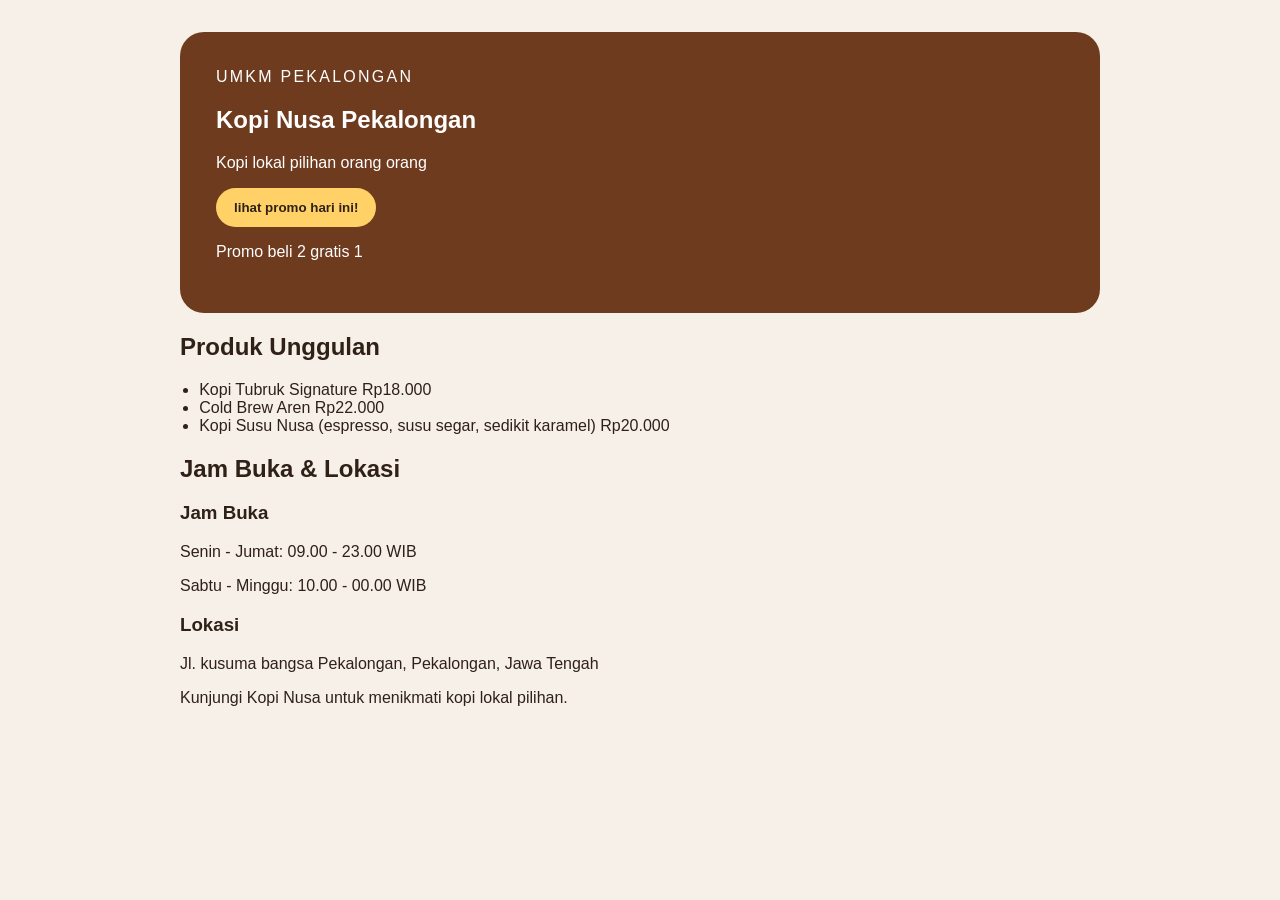
==== index.html @ bc6e1525 "feat: tambah informasi lokasi,promo,jam,dan produk UMKM" ====
<!doctype html>
<html lang="id">
    <head>
        <meta charset="UTF-8">
        <meta name="viewport" content="width=device-width, initial-scale=1">
        <title>Kopi Nusa - Website UMKM</title>
        <link rel="stylesheet" href="css/style.css">
     </head>
    
    <body>
        <main class="page">
            <section class="hero">
                <p class="eyebrow">umkm Pekalongan</p>
                <h1 >Kopi Nusa Pekalongan</h1>
                <p>Kopi lokal pilihan orang orang</p>
               <button class="promo-button" type="button">lihat promo hari ini!</button>
               <p class="promo-text">Promo beli 2 gratis 1</p>

            </section>

            <section aria-labelledby="produk-title">
                <h2 id="produk-title">Produk Unggulan</h2>
                <ul class="products">
                    <li>Kopi Tubruk Signature Rp18.000</li>
                    <li>Cold Brew Aren Rp22.000</li>
                    <li>Kopi Susu Nusa (espresso, susu segar, sedikit karamel) Rp20.000</li>

                </ul>
            </section>

            <section class="info-section" aria-labelledby="info-title">
                <h2 id="info-title">Jam Buka & Lokasi</h2>

                    <section class="info-container">
                    <section class="info-card">
                    <h3>Jam Buka</h3>
                    <p>Senin - Jumat: 09.00 - 23.00 WIB</p>
                    <p>Sabtu - Minggu: 10.00 - 00.00 WIB</p>
                </section>

                <section class="info-card">
                    <h3>Lokasi</h3>
                    <p>Jl. kusuma bangsa Pekalongan, Pekalongan, Jawa Tengah</p>
                     <p>Kunjungi Kopi Nusa untuk menikmati kopi lokal pilihan.</p>
                </section>
                
                </section>
            </section>
        </main>
        <script src="js/scrpit.js"></script>
    </body>
</html>
---- css/style.css ----
body {
  margin: 0;
  color: #2f2118;
  background: #f6f0e8;
  font-family: Arial, sans-serif;
}

.page {
  max-width: 920px;
  margin: 0 auto;
  padding: 32px 20px;
}

.hero {
  padding: 36px;
  color: white;
  background: #6f3b1f;
  border-radius: 24px;
}

.eyebrow {
  margin: 0 0 8px;
  letter-spacing: 0.14em;
  text-transform: uppercase;
}

.products {
  padding-left: 1.2rem;
}

button {
  padding: 12px 18px;
  color: #2f2118;
  font-weight: 700;
  cursor: pointer;
  background: #ffd166;
  border: 0;
  border-radius: 999px;
}
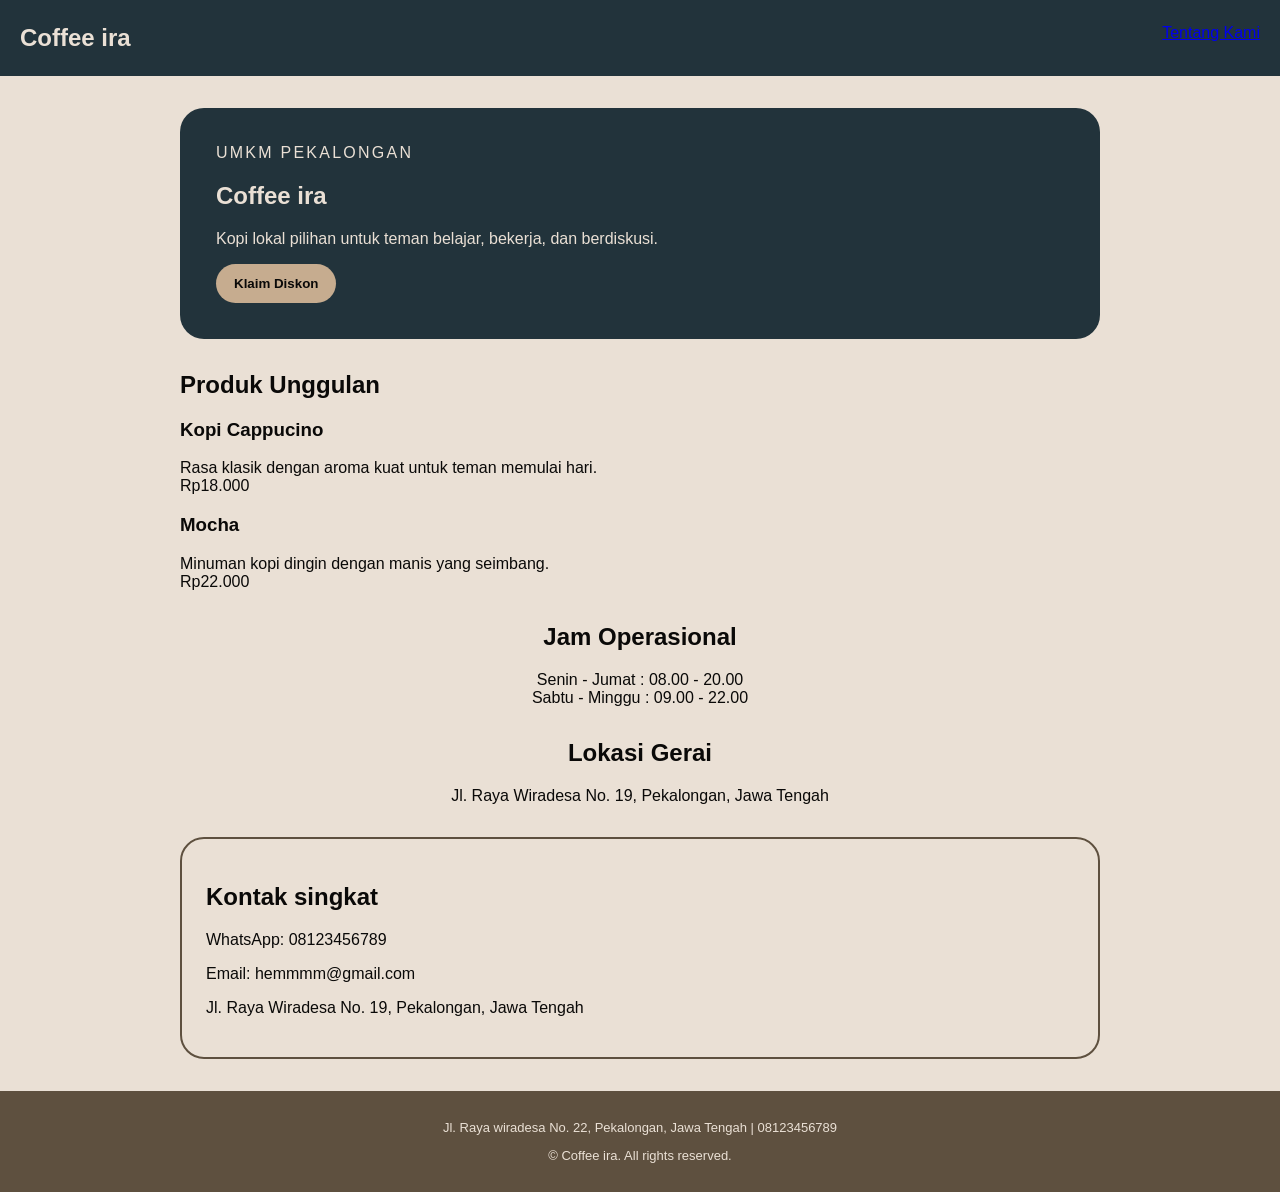
==== commit 909fb8eb: ""feat: tambah semantic html dan navigasi dua halaman"" ====
--- a/index.html
+++ b/index.html
@@ -1,52 +1,70 @@
 <!doctype html>
 <html lang="id">
-    <head>
-        <meta charset="UTF-8">
-        <meta name="viewport" content="width=device-width, initial-scale=1">
-        <title>Kopi Nusa - Website UMKM</title>
-        <link rel="stylesheet" href="css/style.css">
-     </head>
-    
-    <body>
-        <main class="page">
-            <section class="hero">
-                <p class="eyebrow">umkm Pekalongan</p>
-                <h1 >Kopi Nusa Pekalongan</h1>
-                <p>Kopi lokal pilihan orang orang</p>
-               <button class="promo-button" type="button">lihat promo hari ini!</button>
-               <p class="promo-text">Promo beli 2 gratis 1</p>
 
-            </section>
+<head>
+  <meta charset="utf-8" />
+  <meta name="viewport" content="width=device-width, initial-scale=1" />
+  <title>Coffee ira - Website UMKM</title>
+  <link rel="stylesheet" href="css/style.css" />
+</head>
 
-            <section aria-labelledby="produk-title">
-                <h2 id="produk-title">Produk Unggulan</h2>
-                <ul class="products">
-                    <li>Kopi Tubruk Signature Rp18.000</li>
-                    <li>Cold Brew Aren Rp22.000</li>
-                    <li>Kopi Susu Nusa (espresso, susu segar, sedikit karamel) Rp20.000</li>
+<body>
+  <a class="skip-link" href="#konten">Lewati ke konten utama</a>
+  <header class="site-header">
+    <h1 class="site-title">Coffee ira</h1>
+    <nav class="site-navigation" aria-label="Main Navigation">
+      <a href="tentang.html">Tentang Kami</a>
+    </nav>
+  </header>
 
-                </ul>
-            </section>
+  <main class="page" id="konten">
+    <section class="hero">
+      <p class="eyebrow">UMKM Pekalongan</p>
+      <h1>Coffee ira</h1>
+      <p>Kopi lokal pilihan untuk teman belajar, bekerja, dan berdiskusi.</p>
+      <button id="promoButton" type="button">Klaim Diskon</button>
+    </section>
 
-            <section class="info-section" aria-labelledby="info-title">
-                <h2 id="info-title">Jam Buka & Lokasi</h2>
+    <section aria-labelledby="produk-title" class="products-section">
+      <h2 id="produk-title">Produk Unggulan</h2>
+      <div class="product-list">
+        <article class="product-card">
+          <h3>Kopi Cappucino</h3>
+          <p>Rasa klasik dengan aroma kuat untuk teman memulai hari.</p>
+          <p class="price">Rp18.000</p>
+        </article>
+        <article class="product-card">
+          <h3>Mocha</h3>
+          <p>Minuman kopi dingin dengan manis yang seimbang.</p>
+          <p class="price">Rp22.000</p>
+        </article>
+      </div>
+    </section>
 
-                    <section class="info-container">
-                    <section class="info-card">
-                    <h3>Jam Buka</h3>
-                    <p>Senin - Jumat: 09.00 - 23.00 WIB</p>
-                    <p>Sabtu - Minggu: 10.00 - 00.00 WIB</p>
-                </section>
+    <section aria-labelledby="operational-time" class="operational-hours">
+      <h2 id="operational-time">Jam Operasional</h2>
+      <p>Senin - Jumat : 08.00 - 20.00</p>
+      <p>Sabtu - Minggu : 09.00 - 22.00</p>
+    </section>
 
-                <section class="info-card">
-                    <h3>Lokasi</h3>
-                    <p>Jl. kusuma bangsa Pekalongan, Pekalongan, Jawa Tengah</p>
-                     <p>Kunjungi Kopi Nusa untuk menikmati kopi lokal pilihan.</p>
-                </section>
-                
-                </section>
-            </section>
-        </main>
-        <script src="js/scrpit.js"></script>
-    </body>
+    <section aria-labelledby="location" class="location-section">
+      <h2 id="location">Lokasi Gerai</h2>
+      <p>Jl. Raya Wiradesa No. 19, Pekalongan, Jawa Tengah</p>
+    </section>
+
+    <section aria-labelledby="contacts" class="contacts">
+      <h2>Kontak singkat</h2>
+      <p>WhatsApp: 08123456789</p>
+      <p>Email: hemmmm@gmail.com</p>
+      <p>Jl. Raya Wiradesa No. 19, Pekalongan, Jawa Tengah</p>
+    </section>
+
+  </main>
+  <footer class="site-footer">
+    <p>Jl. Raya wiradesa No. 22, Pekalongan, Jawa Tengah | 08123456789</p>
+    <p>&copy; Coffee ira. All rights reserved.</p>
+  </footer>
+  <script src="js/script.js"></script>
+</body>
+
 </html>
--- a/css/style.css
+++ b/css/style.css
@@ -1,8 +1,51 @@
+:root {
+  --charcoal: #0a0908;
+  --slate: #22333b;
+  --ivory: #eae0d5;
+  --sand: #c6ac8f;
+  --brown: #5e503f;
+}
+
+.skip-link {
+  position: absolute;
+  left: -9999px;
+  padding: 8px 12px;
+  color: var(--ivory);
+  background: var(--charcoal);
+}
+
+.skip-link:focus {
+  top: 8px;
+  left: 8px;
+}
+
 body {
   margin: 0;
-  color: #2f2118;
-  background: #f6f0e8;
+  color: var(--charcoal);
+  background: var(--ivory);
   font-family: Arial, sans-serif;
+}
+
+.site-header {
+  padding: 24px 20px;
+  background: var(--slate);
+  display: flex;
+  justify-content: space-between;
+}
+
+.site-title {
+  margin: 0;
+  color: var(--ivory);
+  font-size: 24px;
+  font-weight: 700;
+}
+
+.profile-image {
+  width: 100%;
+  max-width: 400px;
+  height: auto;
+  border-radius: 12px;
+  margin-bottom: 16px;
 }
 
 .page {
@@ -13,8 +56,8 @@
 
 .hero {
   padding: 36px;
-  color: white;
-  background: #6f3b1f;
+  color: var(--ivory);
+  background: var(--slate);
   border-radius: 24px;
 }
 
@@ -30,10 +73,51 @@
 
 button {
   padding: 12px 18px;
-  color: #2f2118;
+  color: var(--charcoal);
   font-weight: 700;
   cursor: pointer;
-  background: #ffd166;
+  background: var(--sand);
   border: 0;
   border-radius: 999px;
+}
+
+.products-section {
+  margin-top: 32px;
+}
+
+.products-section p {
+  margin: 0;
+}
+
+.operational-hours {
+  margin-top: 32px;
+  text-align: center;
+}
+
+.operational-hours p {
+  margin: 0;
+}
+
+.location-section {
+  margin: 32px;
+  text-align: center;
+}
+
+.location-section p {
+  margin: 0;
+}
+
+.contacts {
+  background-color: var(--ivory);
+  border: 2px solid var(--brown);
+  border-radius: 24px;
+  padding: 24px;
+}
+
+.site-footer {
+  font-size: small;
+  padding: 16px;
+  background: var(--brown);
+  color: var(--ivory);
+  text-align: center;
 }
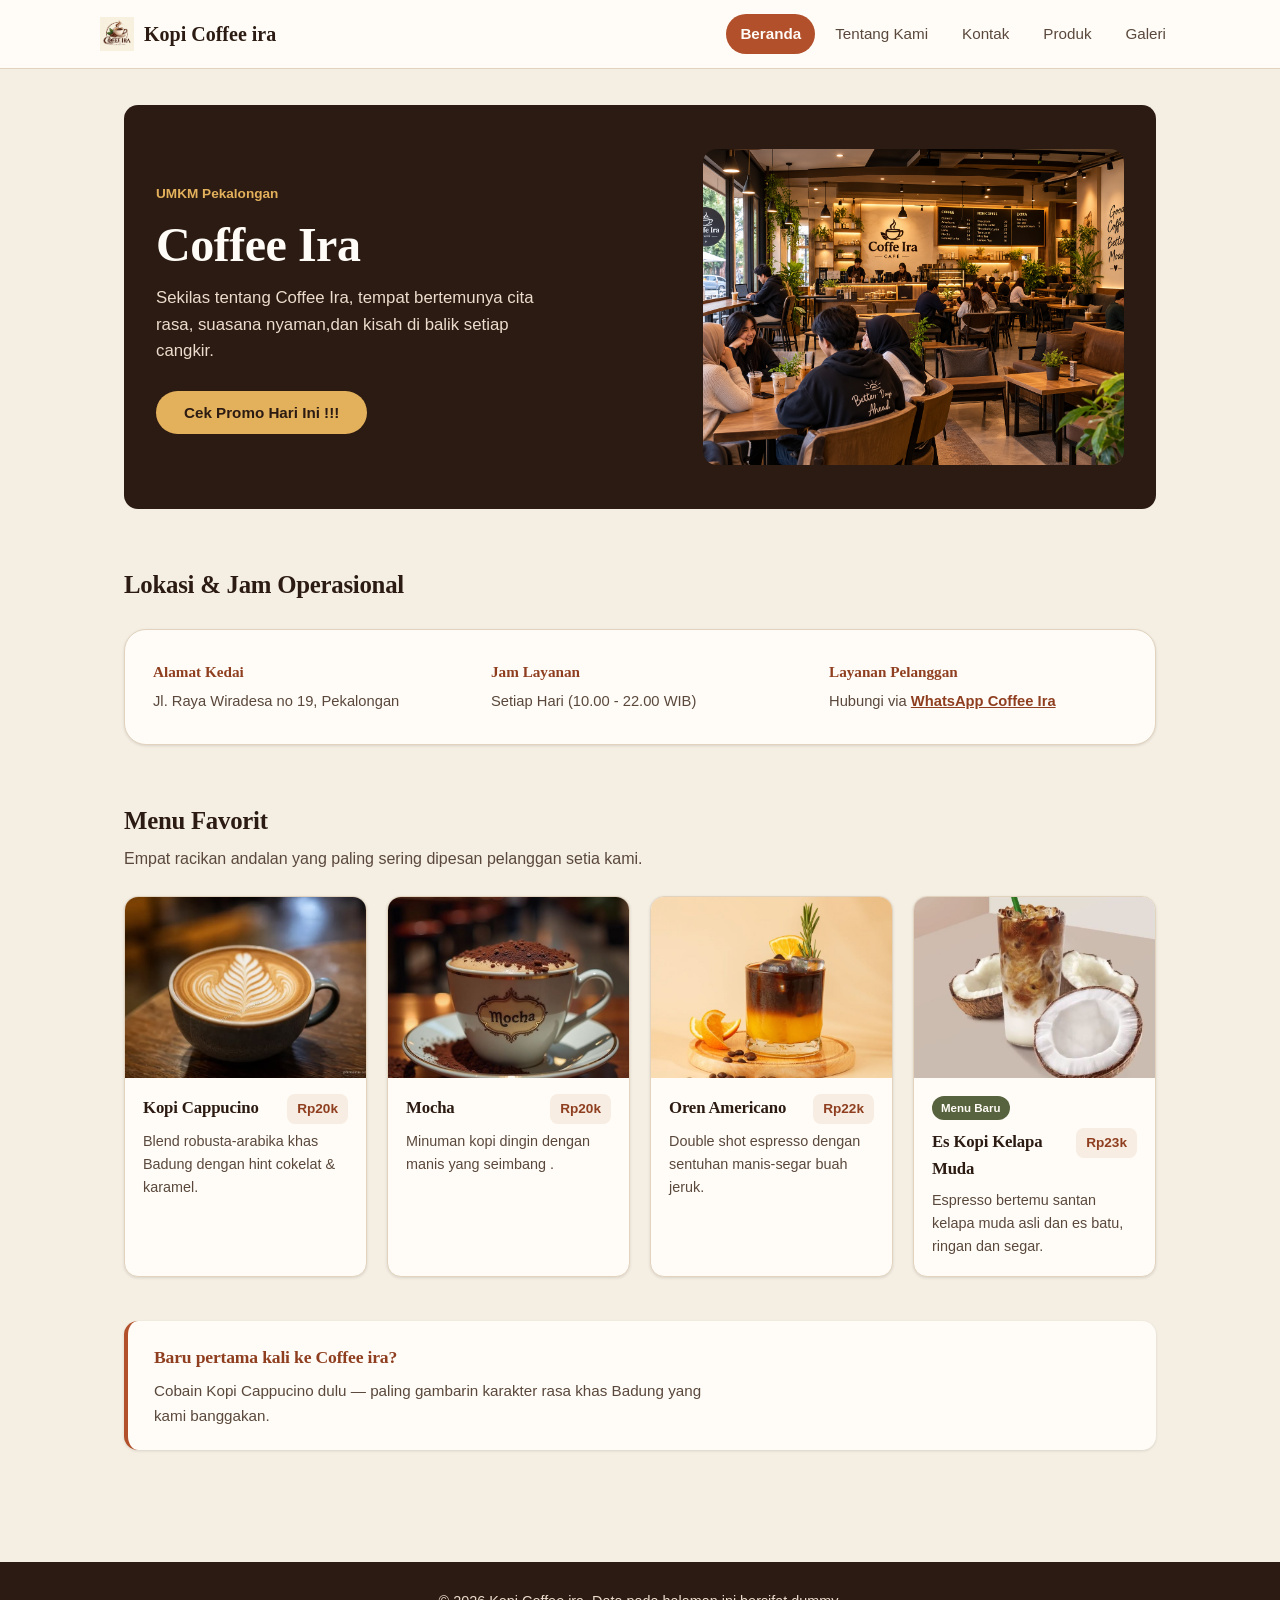
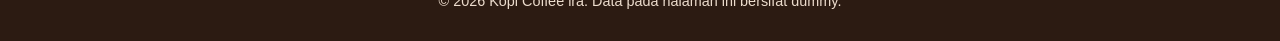
==== commit 566cb3b3: "feat: tambah media dan tabel katalog" ====
--- a/index.html
+++ b/index.html
@@ -1,70 +1,135 @@
-<!doctype html>
+<!DOCTYPE html>
 <html lang="id">
 
 <head>
-  <meta charset="utf-8" />
-  <meta name="viewport" content="width=device-width, initial-scale=1" />
-  <title>Coffee ira - Website UMKM</title>
-  <link rel="stylesheet" href="css/style.css" />
+    <meta charset="UTF-8">
+    <meta name="viewport" content="width=device-width, initial-scale=1.0">
+    <title>Kopi Coffee ira - Tempat Nyaman, Nyantai & Nongkrong</title>
+    <link rel="stylesheet" href="css/style.css" />
 </head>
 
 <body>
-  <a class="skip-link" href="#konten">Lewati ke konten utama</a>
-  <header class="site-header">
-    <h1 class="site-title">Coffee ira</h1>
-    <nav class="site-navigation" aria-label="Main Navigation">
-      <a href="tentang.html">Tentang Kami</a>
-    </nav>
-  </header>
+    <a class="skip-link" href="#konten">Lewati ke konten utama</a>
+    <header class="site-header">
+        <nav class="nav" aria-label="Navigasi utama">
+            <a class="brand" href="index.html">
+                <img class="brand-mark" src="assets/images/logo_Coffee_ira.png" alt="logo Coffee ira" width="34" height="34">
+                Kopi Coffee ira
+            </a>
+            <ul class="nav-list">
+                <li><a class="active" aria-current="page" href="index.html">Beranda</a></li>
+                <li><a href="tentang.html">Tentang Kami</a></li>
+                <li><a href="index.html#kontak">Kontak</a></li>
+                <li><a href="produk.html">Produk</a></li>
+                <li><a href="galeri.html">Galeri</a></li>
+            </ul>
+        </nav>
+    </header>
 
-  <main class="page" id="konten">
-    <section class="hero">
-      <p class="eyebrow">UMKM Pekalongan</p>
-      <h1>Coffee ira</h1>
-      <p>Kopi lokal pilihan untuk teman belajar, bekerja, dan berdiskusi.</p>
-      <button id="promoButton" type="button">Klaim Diskon</button>
-    </section>
+    <main id="konten" class="page">
+        <!-- Hero Section -->
+        <section class="hero">
+            <div class="hero-copy">
+                <span class="eyebrow">UMKM Pekalongan</span>
+                <h1>Coffee Ira</h1>
+                <p class="hero-desc">Sekilas tentang Coffee Ira, tempat bertemunya cita rasa, suasana nyaman,dan kisah di balik setiap cangkir.</p>
+                <div class="hero-action">
+                    <button id="promoButton" type="button" aria-pressed="false">Cek Promo Hari Ini !!!</button>
+                </div>
+            </div>
+            <img src="assets/images/suasana_Coffee_ira.png" alt="Tampak dalam kedai Coffee Ira" class="hero-img" />
+        </section>
 
-    <section aria-labelledby="produk-title" class="products-section">
-      <h2 id="produk-title">Produk Unggulan</h2>
-      <div class="product-list">
-        <article class="product-card">
-          <h3>Kopi Cappucino</h3>
-          <p>Rasa klasik dengan aroma kuat untuk teman memulai hari.</p>
-          <p class="price">Rp18.000</p>
-        </article>
-        <article class="product-card">
-          <h3>Mocha</h3>
-          <p>Minuman kopi dingin dengan manis yang seimbang.</p>
-          <p class="price">Rp22.000</p>
-        </article>
-      </div>
-    </section>
+        <section id="kontak" class="section" aria-labelledby="kontak-title">
+            <div class="section-head">
+                <h2 id="kontak-title">Lokasi & Jam Operasional</h2>
+            </div>
+            <div class="contact-card">
+                <div class="contact-item">
+                    <strong>Alamat Kedai</strong>
+                    <p>Jl. Raya Wiradesa no 19, Pekalongan</p>
+                </div>
+                <div class="contact-item">
+                    <strong>Jam Layanan</strong>
+                    <p>Setiap Hari (10.00 - 22.00 WIB)</p>
+                </div>
+                <div class="contact-item">
+                    <strong>Layanan Pelanggan</strong>
+                    <p>Hubungi via <a href="https://wa.me/6285786960295" target="_blank"
+                            rel="noopener noreferrer">WhatsApp Coffee Ira</a></p>
+                </div>
+            </div>
+        </section>
 
-    <section aria-labelledby="operational-time" class="operational-hours">
-      <h2 id="operational-time">Jam Operasional</h2>
-      <p>Senin - Jumat : 08.00 - 20.00</p>
-      <p>Sabtu - Minggu : 09.00 - 22.00</p>
-    </section>
+        <section class="section" aria-labelledby="produk-title">
+            <div class="section-head">
+                <h2 id="produk-title">Menu Favorit</h2>
+                <p>Empat racikan andalan yang paling sering dipesan pelanggan setia kami.</p>
+            </div>
 
-    <section aria-labelledby="location" class="location-section">
-      <h2 id="location">Lokasi Gerai</h2>
-      <p>Jl. Raya Wiradesa No. 19, Pekalongan, Jawa Tengah</p>
-    </section>
+            <div class="products">
+                <figure class="product-card">
+                    <img src="assets/images/kopi_Cappucino.jpg" alt="Kopi Coffee ira disajikan dalam gelas"
+                        class="product-img">
+                    <figcaption>
+                        <div class="product-header">
+                            <h3>Kopi Cappucino</h3>
+                            <span class="price">Rp20k</span>
+                        </div>
+                        <p>Blend robusta-arabika khas Badung dengan hint cokelat & karamel.</p>
+                    </figcaption>
+                </figure>
 
-    <section aria-labelledby="contacts" class="contacts">
-      <h2>Kontak singkat</h2>
-      <p>WhatsApp: 08123456789</p>
-      <p>Email: hemmmm@gmail.com</p>
-      <p>Jl. Raya Wiradesa No. 19, Pekalongan, Jawa Tengah</p>
-    </section>
+                <figure class="product-card">
+                    <img src="assets/images/Mocha.jpg" alt="Mocha dengan es dalam gelas"
+                        class="product-img">
+                    <figcaption>
+                        <div class="product-header">
+                            <h3>Mocha</h3>
+                            <span class="price">Rp20k</span>
+                        </div>
+                        <p>Minuman kopi dingin dengan manis yang seimbang .</p>
+                    </figcaption>
+                </figure>
 
-  </main>
-  <footer class="site-footer">
-    <p>Jl. Raya wiradesa No. 22, Pekalongan, Jawa Tengah | 08123456789</p>
-    <p>&copy; Coffee ira. All rights reserved.</p>
-  </footer>
-  <script src="js/script.js"></script>
+                <figure class="product-card">
+                    <img src="assets/images/oren_americano_coffee.jpg" alt="Oren Americano dengan potongan buah jeruk"
+                        class="product-img">
+                    <figcaption>
+                        <div class="product-header">
+                            <h3> Oren Americano </h3>
+                            <span class="price">Rp22k</span>
+                        </div>
+                        <p>Double shot espresso dengan sentuhan manis-segar buah jeruk.</p>
+                    </figcaption>
+                </figure>
+
+                <figure class="product-card">
+                    <img src="assets/images/es_kopi_kelapa.jpg"
+                        alt="Es Kopi Kelapa Muda dengan serutan kelapa di atasnya" class="product-img">
+                    <figcaption>
+                        <span class="new-badge">Menu Baru</span>
+                        <div class="product-header">
+                            <h3>Es Kopi Kelapa Muda</h3>
+                            <span class="price">Rp23k</span>
+                        </div>
+                        <p>Espresso bertemu santan kelapa muda asli dan es batu, ringan dan segar.</p>
+                    </figcaption>
+                </figure>
+            </div>
+        </section>
+
+        <aside class="aside-note" aria-labelledby="aside-title">
+            <h2 id="aside-title">Baru pertama kali ke Coffee ira?</h2>
+            <p>Cobain Kopi Cappucino dulu — paling gambarin karakter rasa khas Badung yang kami banggakan.</p>
+        </aside>
+    </main>
+
+    <footer class="site-footer">
+        <p>&copy; 2026 Kopi Coffee ira. Data pada halaman ini bersifat dummy.</p>
+    </footer>
+
+    <script src="js/script.js"></script>
 </body>
 
 </html>
--- a/css/style.css
+++ b/css/style.css
@@ -1,123 +1,653 @@
 :root {
-  --charcoal: #0a0908;
-  --slate: #22333b;
-  --ivory: #eae0d5;
-  --sand: #c6ac8f;
-  --brown: #5e503f;
-}
-
+    --ink: #2c1b12;
+    --ink-soft: #5a483c;
+    --cream: #f4eee3;
+    --paper: #fffcf7;
+    --line: #e2d3be;
+    --table-border: #b99b72;
+    --rust: #b1502a;
+    --rust-dark: #8f3f20;
+    --gold: #c98a2b;
+    --gold-light: #e3b15c;
+    --moss: #57623e;
+
+    --font-display: "Iowan Old Style", "Palatino Linotype", Georgia, "Times New Roman", serif;
+    --font-body: "Segoe UI", "Helvetica Neue", Arial, sans-serif;
+
+    --radius-lg: 22px;
+    --radius-md: 14px;
+    --radius-sm: 8px;
+    --shadow-card: 0 1px 3px rgba(44, 27, 18, 0.12);
+    --content-w: 1080px;
+}
+
+* {
+    box-sizing: border-box;
+}
+
+html {
+    scroll-behavior: smooth;
+}
+
+@media (prefers-reduced-motion: reduce) {
+    html {
+        scroll-behavior: auto;
+    }
+
+    * {
+        animation-duration: 0.01ms !important;
+        transition-duration: 0.01ms !important;
+    }
+}
+
+body {
+    margin: 0;
+    color: var(--ink);
+    background-color: var(--cream);
+    font-family: var(--font-body);
+    line-height: 1.6;
+}
+
+h1,
+h2,
+h3 {
+    font-family: var(--font-display);
+    color: var(--ink);
+    letter-spacing: -0.01em;
+}
+
+p {
+    max-width: 68ch;
+}
+
+a {
+    color: var(--rust-dark);
+}
+
+img {
+    max-width: 100%;
+    height: auto;
+    display: block;
+}
+
+.page {
+    max-width: var(--content-w);
+    margin: 0 auto;
+    padding: 36px 24px 64px;
+}
+
+/* Header & navigasi */
+#kontak {
+    scroll-margin-top: 90px;
+}
+
+.site-header {
+    padding: 14px 24px;
+    background: var(--paper);
+    border-bottom: 1px solid var(--line);
+    position: sticky;
+    top: 0;
+    z-index: 20;
+}
+
+.nav {
+    max-width: var(--content-w);
+    margin: 0 auto;
+    display: flex;
+    align-items: center;
+    justify-content: space-between;
+    gap: 16px;
+    flex-wrap: wrap;
+}
+
+.brand {
+    display: inline-flex;
+    align-items: center;
+    gap: 10px;
+    color: var(--ink);
+    font-family: var(--font-display);
+    font-weight: 700;
+    font-size: 1.25rem;
+    text-decoration: none;
+}
+
+.brand-mark {
+    width: 34px;
+    height: 34px;
+    flex-shrink: 0;
+}
+
+.nav-toggle {
+    display: none;
+}
+
+.nav-list {
+    display: flex;
+    padding: 0;
+    margin: 0;
+    list-style: none;
+    gap: 6px;
+    flex-wrap: wrap;
+}
+
+.nav-list a {
+    display: inline-block;
+    padding: 8px 14px;
+    border-radius: 999px;
+    color: var(--ink-soft);
+    text-decoration: none;
+    font-size: 0.95rem;
+}
+
+.nav-list a:hover {
+    background: var(--cream);
+    color: var(--ink);
+}
+
+.nav-list a.active,
+.nav-list a[aria-current="page"] {
+    font-weight: 700;
+    color: var(--paper);
+    background: var(--rust);
+}
+
+@media (max-width: 640px) {
+    .nav-list {
+        width: 100%;
+        justify-content: flex-start;
+        gap: 4px;
+    }
+
+    .nav-list a {
+        padding: 8px 10px;
+        font-size: 0.88rem;
+    }
+}
+
+/*Hero*/
+.hero {
+    padding: 44px 32px;
+    color: var(--paper);
+    background: var(--ink);
+    border-radius: var(--radius-md);
+    display: grid;
+    grid-template-columns: 1.1fr 0.9fr;
+    align-items: center;
+    gap: 32px;
+}
+
+.eyebrow {
+    display: inline-block;
+    font-size: 0.85rem;
+    font-weight: 600;
+    color: var(--gold-light);
+    margin-bottom: 14px;
+}
+
+.hero h1 {
+    margin: 0 0 14px 0;
+    color: var(--paper);
+    font-size: clamp(2.1rem, 4vw, 3rem);
+    line-height: 1.08;
+}
+
+.hero-desc {
+    margin: 0 0 26px 0;
+    max-width: 42ch;
+    font-size: 1.05rem;
+    color: #ecdccd;
+}
+
+.hero-action {
+    margin: 0;
+}
+
+button,
+.btn {
+    padding: 13px 28px;
+    color: var(--ink);
+    font-weight: 700;
+    font-size: 0.95rem;
+    font-family: var(--font-body);
+    cursor: pointer;
+    background-color: var(--gold-light);
+    border: none;
+    border-radius: 999px;
+    transition: background-color 0.2s, transform 0.1s;
+}
+
+button:hover,
+.btn:hover {
+    background-color: var(--gold);
+}
+
+button:active,
+.btn:active {
+    transform: scale(0.98);
+}
+
+.hero-img {
+    width: 100%;
+    aspect-ratio: 4 / 3;
+    object-fit: cover;
+    border-radius: var(--radius-md);
+}
+
+@media (max-width: 720px) {
+    .hero {
+        grid-template-columns: 1fr;
+        padding: 40px 22px;
+        text-align: left;
+    }
+}
+
+/*Section*/
+.section {
+    margin-top: 56px;
+}
+
+.section-head {
+    margin-bottom: 24px;
+    max-width: 62ch;
+}
+
+.section-head h2 {
+    font-size: 1.55rem;
+    margin: 0 0 6px 0;
+}
+
+.section-head p {
+    margin: 0;
+    color: var(--ink-soft);
+}
+
+/*Kontak*/
+.contact-card {
+    background: var(--paper);
+    border: 1px solid var(--line);
+    border-radius: var(--radius-lg);
+    padding: 8px;
+    box-shadow: var(--shadow-card);
+    display: grid;
+    grid-template-columns: repeat(3, 1fr);
+}
+
+.contact-item {
+    padding: 22px 20px;
+}
+
+.contact-item strong {
+    display: block;
+    color: var(--rust-dark);
+    margin-bottom: 6px;
+    font-size: 0.95rem;
+    font-family: var(--font-display);
+}
+
+.contact-item p {
+    margin: 0;
+    font-size: 0.92rem;
+    color: var(--ink-soft);
+}
+
+.contact-item a {
+    color: var(--rust-dark);
+    font-weight: 700;
+    text-decoration: underline;
+}
+
+.contact-item a:hover {
+    color: var(--ink);
+}
+
+@media (max-width: 700px) {
+    .contact-card {
+        grid-template-columns: 1fr;
+    }
+}
+
+/*Product cards*/
+.products {
+    display: grid;
+    grid-template-columns: repeat(auto-fit, minmax(220px, 1fr));
+    gap: 20px;
+}
+
+.product-card {
+    background: var(--paper);
+    border: 1px solid var(--line);
+    border-radius: var(--radius-md);
+    overflow: hidden;
+    box-shadow: var(--shadow-card);
+    margin: 0;
+}
+
+.product-card img {
+    width: 100%;
+    aspect-ratio: 4 / 3;
+    object-fit: cover;
+}
+
+.product-card figcaption {
+    padding: 16px 18px 18px;
+}
+
+.product-header {
+    display: flex;
+    align-items: baseline;
+    justify-content: space-between;
+    gap: 8px;
+    margin-bottom: 6px;
+}
+
+.product-header h3 {
+    margin: 0;
+    font-size: 1.05rem;
+}
+
+.price {
+    flex-shrink: 0;
+    font-weight: 700;
+    font-family: var(--font-body);
+    color: var(--rust-dark);
+    background-color: #f7ede2;
+    padding: 4px 10px;
+    border-radius: var(--radius-sm);
+    font-size: 0.85rem;
+    white-space: nowrap;
+}
+
+.product-card p {
+    margin: 0;
+    font-size: 0.9rem;
+    color: var(--ink-soft);
+}
+
+.new-badge {
+    display: inline-block;
+    font-size: 0.72rem;
+    font-weight: 700;
+    color: var(--paper);
+    background: var(--moss);
+    padding: 3px 9px;
+    border-radius: 999px;
+    margin-bottom: 8px;
+}
+
+/*Aside*/
+.aside-note {
+    margin-top: 44px;
+    background: var(--paper);
+    border-left: 4px solid var(--rust);
+    border-radius: var(--radius-md);
+    padding: 22px 26px;
+    box-shadow: var(--shadow-card);
+}
+
+.aside-note h2 {
+    margin: 0 0 8px 0;
+    font-size: 1.1rem;
+    color: var(--rust-dark);
+}
+
+.aside-note p {
+    margin: 0;
+    font-size: 0.95rem;
+    color: var(--ink-soft);
+}
+
+/*Hero card (Tentang / Produk / Galeri)*/
+.about-hero {
+    background: var(--ink);
+    border: 1px solid var(--line);
+    border-radius: var(--radius-md);
+    padding: 40px 28px;
+    display: grid;
+    grid-template-columns: 1fr 1fr;
+    gap: 32px;
+    align-items: center;
+    box-shadow: var(--shadow-card);
+}
+
+.about-hero .eyebrow {
+    color: var(--gold-light);
+}
+
+.about-hero h1 {
+    margin: 0 0 14px 0;
+    font-size: clamp(1.9rem, 3.4vw, 2.4rem);
+    color: var(--paper);
+}
+
+.about-desc {
+    margin: 0;
+    color: #ecdccd;
+    font-size: 1.02rem;
+    line-height: 1.75;
+}
+
+.about-img {
+    width: 100%;
+    aspect-ratio: 4 / 3;
+    object-fit: cover;
+    border-radius: var(--radius-md);
+}
+
+@media (max-width: 720px) {
+    .about-hero {
+        grid-template-columns: 1fr;
+        padding: 32px 22px;
+    }
+}
+
+.values-grid {
+    display: grid;
+    grid-template-columns: repeat(auto-fit, minmax(230px, 1fr));
+    gap: 20px;
+}
+
+.value-item {
+    background: var(--paper);
+    border: 1px solid var(--line);
+    border-radius: var(--radius-md);
+    padding: 26px 22px;
+    box-shadow: var(--shadow-card);
+}
+
+.value-icon {
+    width: 40px;
+    height: 40px;
+    color: var(--rust);
+    margin-bottom: 14px;
+}
+
+.value-item h3 {
+    margin: 0 0 8px 0;
+    font-size: 1.08rem;
+}
+
+.value-item p {
+    margin: 0;
+    font-size: 0.92rem;
+    color: var(--ink-soft);
+    line-height: 1.55;
+}
+
+/*Produk — kategori & tabel*/
+.intro-lede {
+    font-size: 1.05rem;
+    color: var(--ink-soft);
+    max-width: 62ch;
+}
+
+.category-list {
+    display: grid;
+    grid-template-columns: repeat(auto-fit, minmax(200px, 1fr));
+    gap: 14px;
+    padding: 0;
+    margin: 0 0 8px 0;
+    list-style: none;
+}
+
+.category-list li {
+    background: var(--paper);
+    border: 1px solid var(--line);
+    border-radius: var(--radius-sm);
+    padding: 14px 16px;
+    font-size: 0.92rem;
+    color: var(--ink-soft);
+}
+
+.price-table-wrap {
+    background: var(--paper);
+    border: 1px solid var(--table-border);
+    border-radius: var(--radius-md);
+    overflow: hidden;
+    overflow-x: auto;
+}
+
+table {
+    width: 100%;
+    border-collapse: collapse;
+    min-width: 480px;
+}
+
+caption {
+    text-align: left;
+    font-weight: 700;
+    padding: 16px 18px 4px;
+    font-family: var(--font-display);
+    color: var(--ink);
+}
+
+thead th {
+    text-align: left;
+    font-size: 0.82rem;
+    letter-spacing: 0.02em;
+    color: var(--paper);
+    background: var(--rust-dark);
+    padding: 12px 18px;
+    border-bottom: 2px solid var(--ink);
+}
+
+tbody th,
+tbody td {
+    padding: 12px 18px;
+    border-bottom: 1px solid var(--table-border);
+    font-size: 0.94rem;
+}
+
+tbody th {
+    text-align: left;
+    font-weight: 600;
+    color: var(--ink);
+}
+
+tbody td.price-cell {
+    color: var(--rust-dark);
+    font-weight: 700;
+    white-space: nowrap;
+}
+
+tbody tr:nth-child(even) {
+    background: var(--cream);
+}
+
+tbody tr:last-child th,
+tbody tr:last-child td {
+    border-bottom: none;
+}
+
+/*Galeri*/
+.gallery-grid {
+    display: grid;
+    grid-template-columns: repeat(auto-fit, minmax(240px, 1fr));
+    gap: 20px;
+}
+
+.media-card {
+    margin: 0;
+    background: var(--paper);
+    border: 1px solid var(--line);
+    border-radius: var(--radius-md);
+    overflow: hidden;
+    box-shadow: var(--shadow-card);
+}
+
+.media-card img {
+    width: 100%;
+    aspect-ratio: 4 / 3;
+    object-fit: cover;
+}
+
+.media-card figcaption {
+    padding: 14px 16px;
+    font-size: 0.88rem;
+    color: var(--ink-soft);
+}
+
+.video-wrap {
+    background: var(--paper);
+    border: 1px solid var(--line);
+    border-radius: var(--radius-md);
+    padding: 18px;
+    box-shadow: var(--shadow-card);
+}
+
+.video-wrap video {
+    width: 100%;
+    aspect-ratio: 4 / 3;
+    border-radius: var(--radius-sm);
+    background: var(--ink);
+}
+
+.video-caption {
+    margin: 12px 4px 0;
+    font-size: 0.88rem;
+    color: var(--ink-soft);
+}
+
+.audio-caption {
+    margin: 0 4px 12px;
+}
+
+.audio-player {
+    width: 100%;
+}
+
+/*Asebilitas dan footer*/
 .skip-link {
-  position: absolute;
-  left: -9999px;
-  padding: 8px 12px;
-  color: var(--ivory);
-  background: var(--charcoal);
+    position: absolute;
+    left: -9999px;
+    padding: 8px 12px;
+    color: var(--paper);
+    background: var(--ink);
+    border-radius: var(--radius-sm);
+    z-index: 30;
 }
 
 .skip-link:focus {
-  top: 8px;
-  left: 8px;
-}
-
-body {
-  margin: 0;
-  color: var(--charcoal);
-  background: var(--ivory);
-  font-family: Arial, sans-serif;
-}
-
-.site-header {
-  padding: 24px 20px;
-  background: var(--slate);
-  display: flex;
-  justify-content: space-between;
-}
-
-.site-title {
-  margin: 0;
-  color: var(--ivory);
-  font-size: 24px;
-  font-weight: 700;
-}
-
-.profile-image {
-  width: 100%;
-  max-width: 400px;
-  height: auto;
-  border-radius: 12px;
-  margin-bottom: 16px;
-}
-
-.page {
-  max-width: 920px;
-  margin: 0 auto;
-  padding: 32px 20px;
-}
-
-.hero {
-  padding: 36px;
-  color: var(--ivory);
-  background: var(--slate);
-  border-radius: 24px;
-}
-
-.eyebrow {
-  margin: 0 0 8px;
-  letter-spacing: 0.14em;
-  text-transform: uppercase;
-}
-
-.products {
-  padding-left: 1.2rem;
-}
-
-button {
-  padding: 12px 18px;
-  color: var(--charcoal);
-  font-weight: 700;
-  cursor: pointer;
-  background: var(--sand);
-  border: 0;
-  border-radius: 999px;
-}
-
-.products-section {
-  margin-top: 32px;
-}
-
-.products-section p {
-  margin: 0;
-}
-
-.operational-hours {
-  margin-top: 32px;
-  text-align: center;
-}
-
-.operational-hours p {
-  margin: 0;
-}
-
-.location-section {
-  margin: 32px;
-  text-align: center;
-}
-
-.location-section p {
-  margin: 0;
-}
-
-.contacts {
-  background-color: var(--ivory);
-  border: 2px solid var(--brown);
-  border-radius: 24px;
-  padding: 24px;
+    top: 8px;
+    left: 8px;
+}
+
+a:focus-visible,
+button:focus-visible,
+.nav-list a:focus-visible {
+    outline: 3px solid #2563eb;
+    outline-offset: 3px;
 }
 
 .site-footer {
-  font-size: small;
-  padding: 16px;
-  background: var(--brown);
-  color: var(--ivory);
-  text-align: center;
+    padding: 28px 24px;
+    color: #ecdccd;
+    text-align: center;
+    background: var(--ink);
+    margin-top: 48px;
+    font-size: 0.9rem;
+}
+
+.site-footer p {
+    margin: 0 auto;
+    max-width: var(--content-w);
 }
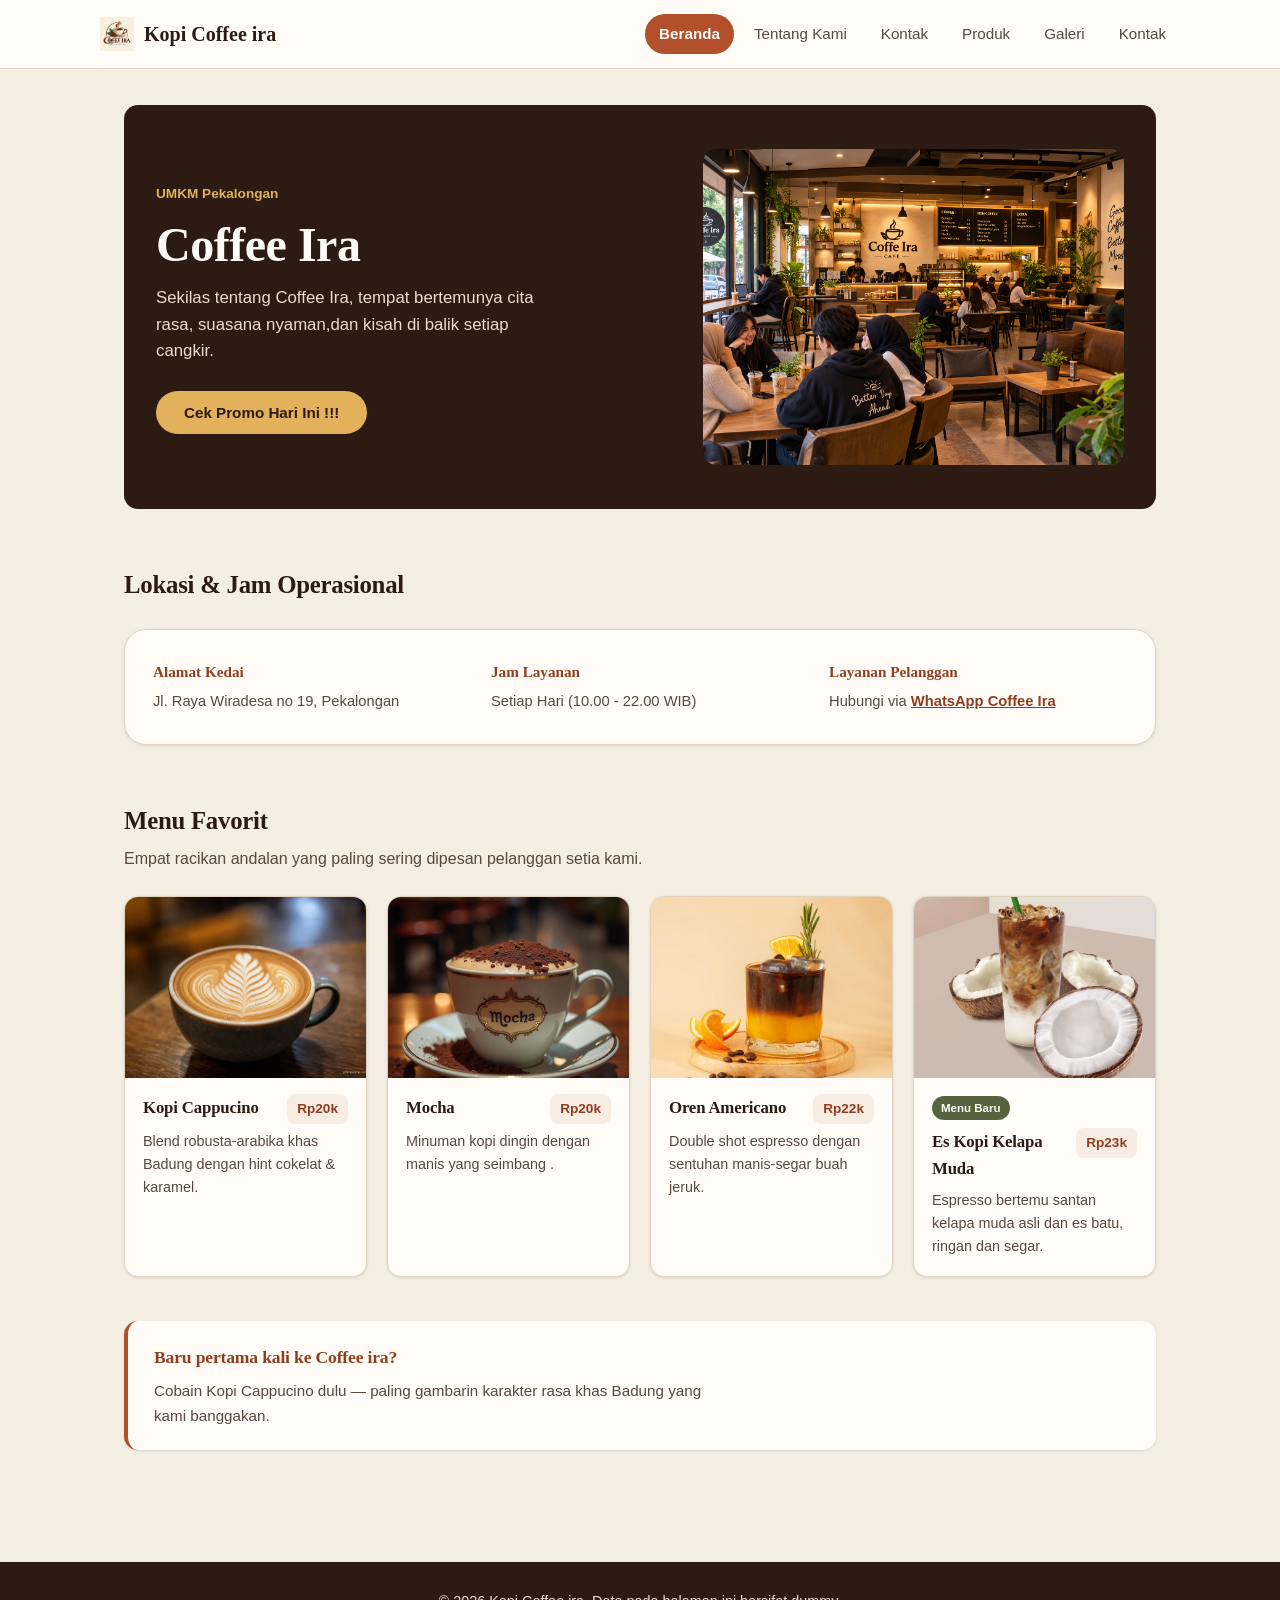
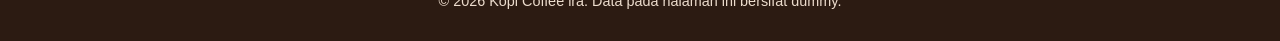
==== commit 3ace4d48: ""feat: tambah form kontak aksesibel dan preview"" ====
--- a/index.html
+++ b/index.html
@@ -19,9 +19,10 @@
             <ul class="nav-list">
                 <li><a class="active" aria-current="page" href="index.html">Beranda</a></li>
                 <li><a href="tentang.html">Tentang Kami</a></li>
-                <li><a href="index.html#kontak">Kontak</a></li>
+                <li><a href="index.html">Kontak</a></li>
                 <li><a href="produk.html">Produk</a></li>
                 <li><a href="galeri.html">Galeri</a></li>
+                <li><a href="kontak.html">Kontak</a></li>
             </ul>
         </nav>
     </header>
--- a/css/style.css
+++ b/css/style.css
@@ -76,7 +76,6 @@
     padding: 36px 24px 64px;
 }
 
-/* Header & navigasi */
 #kontak {
     scroll-margin-top: 90px;
 }
@@ -164,7 +163,6 @@
     }
 }
 
-/*Hero*/
 .hero {
     padding: 44px 32px;
     color: var(--paper);
@@ -241,7 +239,6 @@
     }
 }
 
-/*Section*/
 .section {
     margin-top: 56px;
 }
@@ -261,7 +258,6 @@
     color: var(--ink-soft);
 }
 
-/*Kontak*/
 .contact-card {
     background: var(--paper);
     border: 1px solid var(--line);
@@ -306,7 +302,6 @@
     }
 }
 
-/*Product cards*/
 .products {
     display: grid;
     grid-template-columns: repeat(auto-fit, minmax(220px, 1fr));
@@ -374,7 +369,6 @@
     margin-bottom: 8px;
 }
 
-/*Aside*/
 .aside-note {
     margin-top: 44px;
     background: var(--paper);
@@ -396,7 +390,6 @@
     color: var(--ink-soft);
 }
 
-/*Hero card (Tentang / Produk / Galeri)*/
 .about-hero {
     background: var(--ink);
     border: 1px solid var(--line);
@@ -473,7 +466,6 @@
     line-height: 1.55;
 }
 
-/*Produk — kategori & tabel*/
 .intro-lede {
     font-size: 1.05rem;
     color: var(--ink-soft);
@@ -558,7 +550,6 @@
     border-bottom: none;
 }
 
-/*Galeri*/
 .gallery-grid {
     display: grid;
     grid-template-columns: repeat(auto-fit, minmax(240px, 1fr));
@@ -615,7 +606,6 @@
     width: 100%;
 }
 
-/*Asebilitas dan footer*/
 .skip-link {
     position: absolute;
     left: -9999px;
@@ -633,6 +623,9 @@
 
 a:focus-visible,
 button:focus-visible,
+input:focus-visible,
+select:focus-visible,
+textarea:focus-visible,
 .nav-list a:focus-visible {
     outline: 3px solid #2563eb;
     outline-offset: 3px;
@@ -650,4 +643,181 @@
 .site-footer p {
     margin: 0 auto;
     max-width: var(--content-w);
+}
+
+.contact-layout {
+    display: grid;
+    grid-template-columns: 1.6fr 1fr;
+    gap: 28px;
+    align-items: start;
+}
+
+.form-card {
+    display: grid;
+    grid-template-columns: 1fr 1fr;
+    gap: 0 20px;
+    padding: 28px 24px;
+    background: var(--paper);
+    border: 1px solid var(--line);
+    border-radius: var(--radius-lg);
+    box-shadow: var(--shadow-card);
+}
+
+.form-note,
+.form-card fieldset,
+.field-full,
+.form-card > button {
+    grid-column: 1 / -1;
+}
+
+.form-note {
+    margin: 0 0 20px 0;
+    font-size: 0.92rem;
+    color: var(--ink-soft);
+}
+
+.field {
+    margin-bottom: 18px;
+}
+
+.field label {
+    display: block;
+    margin-bottom: 6px;
+    font-weight: 600;
+}
+
+input[type="text"],
+input[type="email"],
+input[type="tel"],
+select,
+textarea {
+    width: 100%;
+    padding: 10px 12px;
+    font: inherit;
+    color: var(--ink);
+    background: #ffffff;
+    border: 1px solid var(--table-border);
+    border-radius: var(--radius-sm);
+}
+
+textarea {
+    resize: vertical;
+}
+
+.help-text {
+    margin: 6px 0 0 0;
+    font-size: 0.85rem;
+    color: var(--ink-soft);
+}
+
+fieldset {
+    margin: 0 0 18px 0;
+    padding: 14px 16px 8px;
+    border: 1px solid var(--line);
+    border-radius: var(--radius-sm);
+}
+
+legend {
+    padding: 0 8px;
+    font-weight: 600;
+}
+
+.choice-group {
+    display: grid;
+    grid-template-columns: repeat(auto-fit, minmax(170px, 1fr));
+    gap: 10px 20px;
+}
+
+.choice {
+    display: flex;
+    align-items: center;
+    gap: 8px;
+    margin-bottom: 8px;
+}
+
+.choice input {
+    margin: 0;
+    flex-shrink: 0;
+}
+
+.form-card > button {
+    justify-self: start;
+}
+
+.contact-side {
+    display: flex;
+    flex-direction: column;
+    gap: 20px;
+}
+
+.side-card {
+    padding: 22px 20px;
+    background: var(--paper);
+    border: 1px solid var(--line);
+    border-radius: var(--radius-lg);
+    box-shadow: var(--shadow-card);
+}
+
+.side-card h3 {
+    margin: 0 0 14px 0;
+    font-size: 1.05rem;
+    color: var(--rust-dark);
+}
+
+.side-list {
+    margin: 0;
+}
+
+.side-item {
+    padding: 10px 0;
+    border-top: 1px solid var(--line);
+}
+
+.side-item:first-child {
+    border-top: none;
+    padding-top: 0;
+}
+
+.side-item dt {
+    font-size: 0.82rem;
+    font-weight: 600;
+    color: var(--ink-soft);
+}
+
+.side-item dd {
+    margin: 3px 0 0 0;
+    font-size: 0.94rem;
+}
+
+.side-item dd a {
+    color: var(--rust-dark);
+    font-weight: 700;
+}
+
+#preview-form {
+    margin: 0;
+    padding: 16px;
+    color: var(--ink);
+    font-size: 0.88rem;
+    white-space: pre-wrap;
+    overflow-wrap: anywhere;
+    background: var(--cream);
+    border: 1px solid var(--line);
+    border-radius: var(--radius-md);
+}
+
+@media (max-width: 900px) {
+    .contact-layout {
+        grid-template-columns: 1fr;
+    }
+}
+
+@media (max-width: 560px) {
+    .form-card {
+        grid-template-columns: 1fr;
+    }
+
+    .field {
+        grid-column: 1 / -1;
+    }
 }
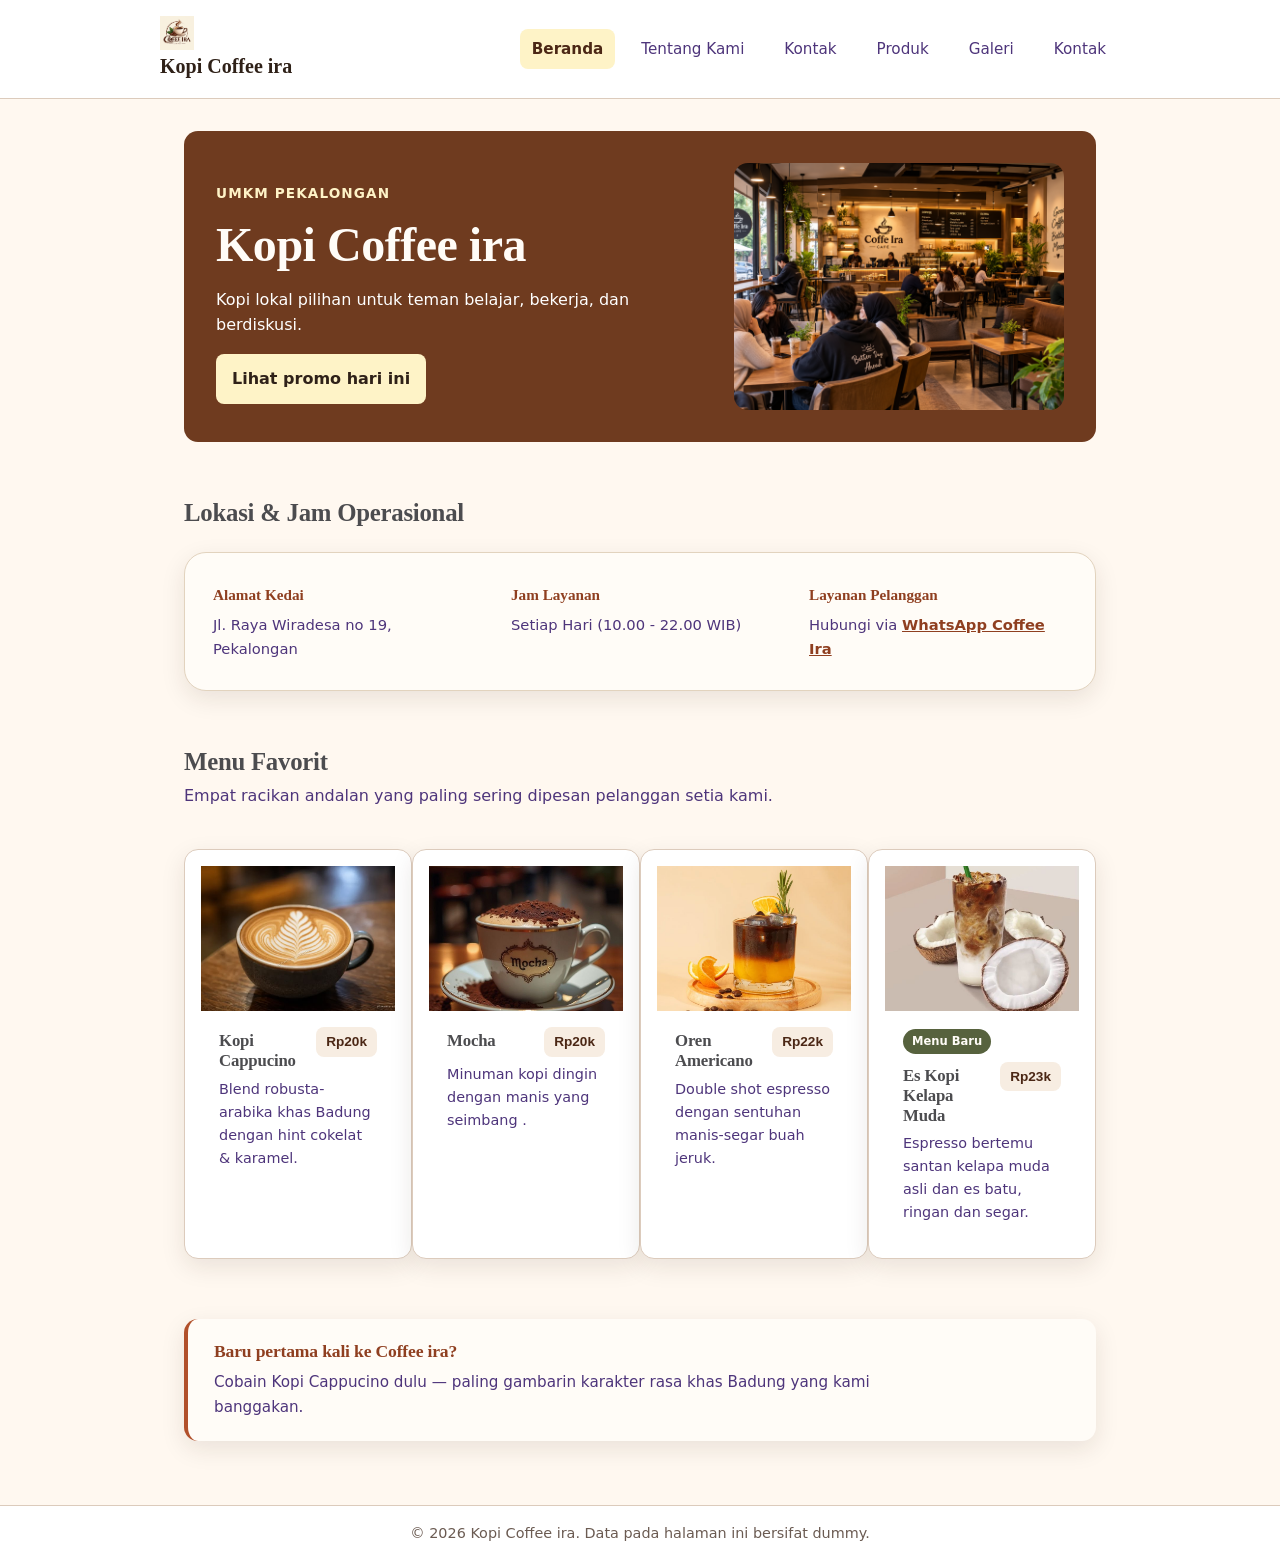
==== commit acff612d: ""feat: bangun layout flexbox dan grid"" ====
--- a/index.html
+++ b/index.html
@@ -29,16 +29,14 @@
 
     <main id="konten" class="page">
         <!-- Hero Section -->
-        <section class="hero">
-            <div class="hero-copy">
-                <span class="eyebrow">UMKM Pekalongan</span>
-                <h1>Coffee Ira</h1>
-                <p class="hero-desc">Sekilas tentang Coffee Ira, tempat bertemunya cita rasa, suasana nyaman,dan kisah di balik setiap cangkir.</p>
-                <div class="hero-action">
-                    <button id="promoButton" type="button" aria-pressed="false">Cek Promo Hari Ini !!!</button>
-                </div>
-            </div>
-            <img src="assets/images/suasana_Coffee_ira.png" alt="Tampak dalam kedai Coffee Ira" class="hero-img" />
+           <section class="hero" aria-labelledby="hero-title">
+  <div class="hero-content">
+    <p class="eyebrow">UMKM Pekalongan</p>
+    <h1 id="hero-title">Kopi Coffee ira</h1>
+    <p>Kopi lokal pilihan untuk teman belajar, bekerja, dan berdiskusi.</p>
+    <button id="promoButton" type="button">Lihat promo hari ini</button>
+  </div>
+  <img class="hero-img" src="assets/images/suasana_Coffee_ira.png" alt="Tampak dalam kedai Coffee Ira" />
         </section>
 
         <section id="kontak" class="section" aria-labelledby="kontak-title">
--- a/css/style.css
+++ b/css/style.css
@@ -1,6 +1,6 @@
 :root {
-    --ink: #2c1b12;
-    --ink-soft: #5a483c;
+    --ink: #4c4c4f;
+    --ink-soft: #4e357b;
     --cream: #f4eee3;
     --paper: #fffcf7;
     --line: #e2d3be;
@@ -40,13 +40,46 @@
     }
 }
 
+body{
+    display: block;
+    margin:8px;
+}
+:root {
+  --color-primary: #6f3b1f;
+  --color-primary-strong: #4b2715;
+  --color-text: #2f2118;
+  --color-muted: #6b5b52;
+  --color-surface: #ffffff;
+  --color-surface-soft: #fff8f0;
+  --color-border: #dccbbc;
+  --color-focus: #1d4ed8;
+  --space-1: 0.5rem;
+  --space-2: 0.75rem;
+  --space-3: 1rem;
+  --space-4: 1.5rem;
+  --space-5: 2rem;
+  --radius-sm: 0.5rem;
+  --radius-md: 0.875rem;
+  --shadow-card: 0 0.5rem 1.5rem rgb(47 33 24 / 0.1);
+}
+
+*,
+*::before,
+*::after {
+  box-sizing: border-box;
+}
+
+html { color-scheme: light; }
+
 body {
-    margin: 0;
-    color: var(--ink);
-    background-color: var(--cream);
-    font-family: var(--font-body);
-    line-height: 1.6;
-}
+  margin: 0;
+  color: var(--color-text);
+  background: var(--color-surface-soft);
+  font-family: system-ui, -apple-system, BlinkMacSystemFont, "Segoe UI", sans-serif;
+  font-size: 1rem;
+  line-height: 1.6;
+}
+
 
 h1,
 h2,
@@ -76,6 +109,7 @@
     padding: 36px 24px 64px;
 }
 
+/* Header & navigasi */
 #kontak {
     scroll-margin-top: 90px;
 }
@@ -163,6 +197,7 @@
     }
 }
 
+/*Hero*/
 .hero {
     padding: 44px 32px;
     color: var(--paper);
@@ -200,8 +235,7 @@
     margin: 0;
 }
 
-button,
-.btn {
+button,.btn {
     padding: 13px 28px;
     color: var(--ink);
     font-weight: 700;
@@ -239,6 +273,7 @@
     }
 }
 
+/*Section*/
 .section {
     margin-top: 56px;
 }
@@ -258,6 +293,7 @@
     color: var(--ink-soft);
 }
 
+/*Kontak*/
 .contact-card {
     background: var(--paper);
     border: 1px solid var(--line);
@@ -302,10 +338,11 @@
     }
 }
 
+/*Product cards*/
 .products {
     display: grid;
     grid-template-columns: repeat(auto-fit, minmax(220px, 1fr));
-    gap: 20px;
+    gap: var(--space-3--);
 }
 
 .product-card {
@@ -369,6 +406,7 @@
     margin-bottom: 8px;
 }
 
+/*Aside*/
 .aside-note {
     margin-top: 44px;
     background: var(--paper);
@@ -390,6 +428,7 @@
     color: var(--ink-soft);
 }
 
+/*Hero card (Tentang / Produk / Galeri)*/
 .about-hero {
     background: var(--ink);
     border: 1px solid var(--line);
@@ -436,7 +475,7 @@
 .values-grid {
     display: grid;
     grid-template-columns: repeat(auto-fit, minmax(230px, 1fr));
-    gap: 20px;
+    gap: var(--space-3--);
 }
 
 .value-item {
@@ -466,6 +505,7 @@
     line-height: 1.55;
 }
 
+/*Produk — kategori & tabel*/
 .intro-lede {
     font-size: 1.05rem;
     color: var(--ink-soft);
@@ -550,6 +590,7 @@
     border-bottom: none;
 }
 
+/*Galeri*/
 .gallery-grid {
     display: grid;
     grid-template-columns: repeat(auto-fit, minmax(240px, 1fr));
@@ -606,6 +647,7 @@
     width: 100%;
 }
 
+/*Asebilitas dan footer*/
 .skip-link {
     position: absolute;
     left: -9999px;
@@ -645,6 +687,7 @@
     max-width: var(--content-w);
 }
 
+/*Form kontak*/
 .contact-layout {
     display: grid;
     grid-template-columns: 1.6fr 1fr;
@@ -744,6 +787,7 @@
     justify-self: start;
 }
 
+/* Sidebar: info cepat + preview, mengisi ruang di samping form */
 .contact-side {
     display: flex;
     flex-direction: column;
@@ -773,10 +817,7 @@
     border-top: 1px solid var(--line);
 }
 
-.side-item:first-child {
-    border-top: none;
-    padding-top: 0;
-}
+.c
 
 .side-item dt {
     font-size: 0.82rem;
@@ -805,6 +846,13 @@
     border: 1px solid var(--line);
     border-radius: var(--radius-md);
 }
+.form-card{
+    background: #ffffff;
+    border: 1px solid #decbb8;
+    border-radius: 12px;
+    padding: 30px;
+    box-shadow: 0 5px 15px rgba(0,0,0,0.08);
+}
 
 @media (max-width: 900px) {
     .contact-layout {
@@ -820,4 +868,206 @@
     .field {
         grid-column: 1 / -1;
     }
-}+}
+
+nav ul{
+    display: flex;
+    justify-content: flex-end;
+    align-items: center;
+    gap: 25px;
+    list-style: none;
+    margin: 0;
+    padding: 0;
+}
+
+nav ul li{
+    margin: 0;
+}
+
+nav ul li a {
+    text-decoration: none;
+    color: #6b3e26;
+    font-size: 16px;
+}
+nav ul li a.active {
+    background-color: #b9572d;
+    color: white;
+    padding: 12px 18px;
+    border-radius: 25px;
+    font-weight: bold;
+}
+img { max-width: 100%; height: auto; }
+a { color: var(--color-primary); }
+a:hover { color: var(--color-primary-strong); }
+
+:focus-visible { outline: 3px solid var(--color-focus); 
+    outline-offset: 3px;
+ }
+
+.skip-link {
+  position: absolute;
+  top: -5rem;
+  left: var(--space-3);
+  padding: var(--space-2) var(--space-3);
+  color: var(--color-surface);
+  background: var(--color-text);
+}
+.skip-link:focus { top: var(--space-3); }
+.site-header,
+.site-footer {
+  padding: var(--space-3) var(--space-4);
+  background: var(--color-surface);
+  border-bottom: 1px solid var(--color-border);
+}
+.site-footer {
+  margin-top: var(--space-5);
+  color: var(--color-muted);
+  text-align: center;
+  border-top: 1px solid var(--color-border);
+  border-bottom: 0;
+}
+.nav,
+.page { width: min(100% - 2rem, 60rem); margin-inline: auto; }
+.brand {
+  display: inline-block;
+  margin-bottom: var(--space-2);
+  color: var(--color-text);
+  font-weight: 800;
+  text-decoration: none;
+}
+.nav ul { padding: 0; margin: 0; list-style: none; }
+.nav li { display: inline-block; margin: 0 var(--space-2) var(--space-1) 0; }
+.nav a[aria-current="page"] {
+  padding: var(--space-1) var(--space-2);
+  color: var(--color-primary-strong);
+  font-weight: 700;
+  text-decoration: none;
+  background: #fef3c7;
+  border-radius: var(--radius-sm);
+}
+.page { padding-block: var(--space-5); }
+.hero {
+  padding: var(--space-5);
+  color: var(--color-surface);
+  background: var(--color-primary);
+  border-radius: var(--radius-md);
+}
+h1,
+h2,
+h3 { line-height: 1.2; text-wrap: balance; }
+h1 { font-size: clamp(2rem, 6vw, 3rem); }
+p,
+li { max-width: 68ch; }
+.eyebrow { color: var(--color-primary); font-weight: 800; letter-spacing: 0.08em; text-transform: uppercase; }
+.hero .eyebrow { color: #fef3c7; }
+.price { color: var(--color-primary-strong); font-weight: 800; }
+
+.button,
+button {
+  display: inline-block;
+  padding: var(--space-2) var(--space-3);
+  color: var(--color-surface);
+  font: inherit;
+  font-weight: 700;
+  text-decoration: none;
+  cursor: pointer;
+  background: var(--color-primary);
+  border: 0;
+  border-radius: var(--radius-sm);
+}
+.button:hover,
+button:hover { color: var(--color-surface); background: var(--color-primary-strong); }
+.hero button { color: var(--color-text); background: #fef3c7; }
+.hero button:hover { color: var(--color-text); background: #fde68a; }
+.product-card,
+.media-card,
+table,
+form {
+  margin-block: var(--space-3);
+  padding: var(--space-3);
+  background: var(--color-surface);
+  border: 1px solid var(--color-border);
+  border-radius: var(--radius-md);
+  box-shadow: var(--shadow-card);
+}
+figure { margin-inline: 0; }
+figcaption,
+caption { color: var(--color-muted); }
+table { width: 100%; border-collapse: collapse; border-radius: 0; }
+caption { margin-bottom: var(--space-2); font-weight: 700; text-align: left; }
+th,
+td { padding: var(--space-2); text-align: left; border: 1px solid var(--color-border); }
+th { background: var(--color-surface-soft); }
+.field { margin-bottom: var(--space-3); }
+.field label,
+legend { display: block; margin-bottom: var(--space-1); font-weight: 700; }
+.field input,
+.field select,
+.field textarea {
+  width: 100%;
+  padding: var(--space-2);
+  color: inherit;
+  font: inherit;
+  background: var(--color-surface);
+  border: 1px solid var(--color-border);
+  border-radius: var(--radius-sm);
+}
+input[type="radio"],
+input[type="checkbox"] { width: auto; }
+fieldset {
+  margin: 0 0 var(--space-3);
+  padding: var(--space-3);
+  border: 1px solid var(--color-border);
+  border-radius: var(--radius-sm);
+}
+audio { max-width: 100%; }
+#preview-form {
+  padding: var(--space-3);
+  white-space: pre-wrap;
+  background: var(--color-surface);
+  border: 1px solid var(--color-border);
+  border-radius: var(--radius-sm);
+}
+.nav {
+  display: flex;
+  gap: var(--space-3);
+  align-items: center;
+  justify-content: space-between;
+}
+.brand { margin-bottom: 0; }
+.nav ul { display: flex; gap: var(--space-2); flex-wrap: wrap; }
+.nav li { margin: 0; }
+
+.product-card { display: flex; flex-direction: column; }
+.product-badge {
+  align-self: flex-start;
+  padding: 0.25rem var(--space-2);
+  color: var(--color-primary-strong);
+  font-size: 0.875rem;
+  font-weight: 800;
+  background: #fef3c7;
+  border-radius: 999px;
+}
+.card-actions {
+  display: flex;
+  gap: var(--space-2);
+  align-items: center;
+  flex-wrap: wrap;
+  margin-top: auto;
+}
+
+.hero {
+  display: grid;
+  grid-template-columns: 1.2fr 0.8fr;
+  gap: var(--space-4);
+  align-items: center;
+}
+.hero-image { width: 100%; border-radius: var(--radius-md); }
+
+.product-grid,
+.gallery-grid {
+  display: grid;
+  grid-template-columns: repeat(3, minmax(0, 1fr));
+  gap: var(--space-3);
+}
+.gallery-grid { grid-template-columns: repeat(2, minmax(0, 1fr)); }
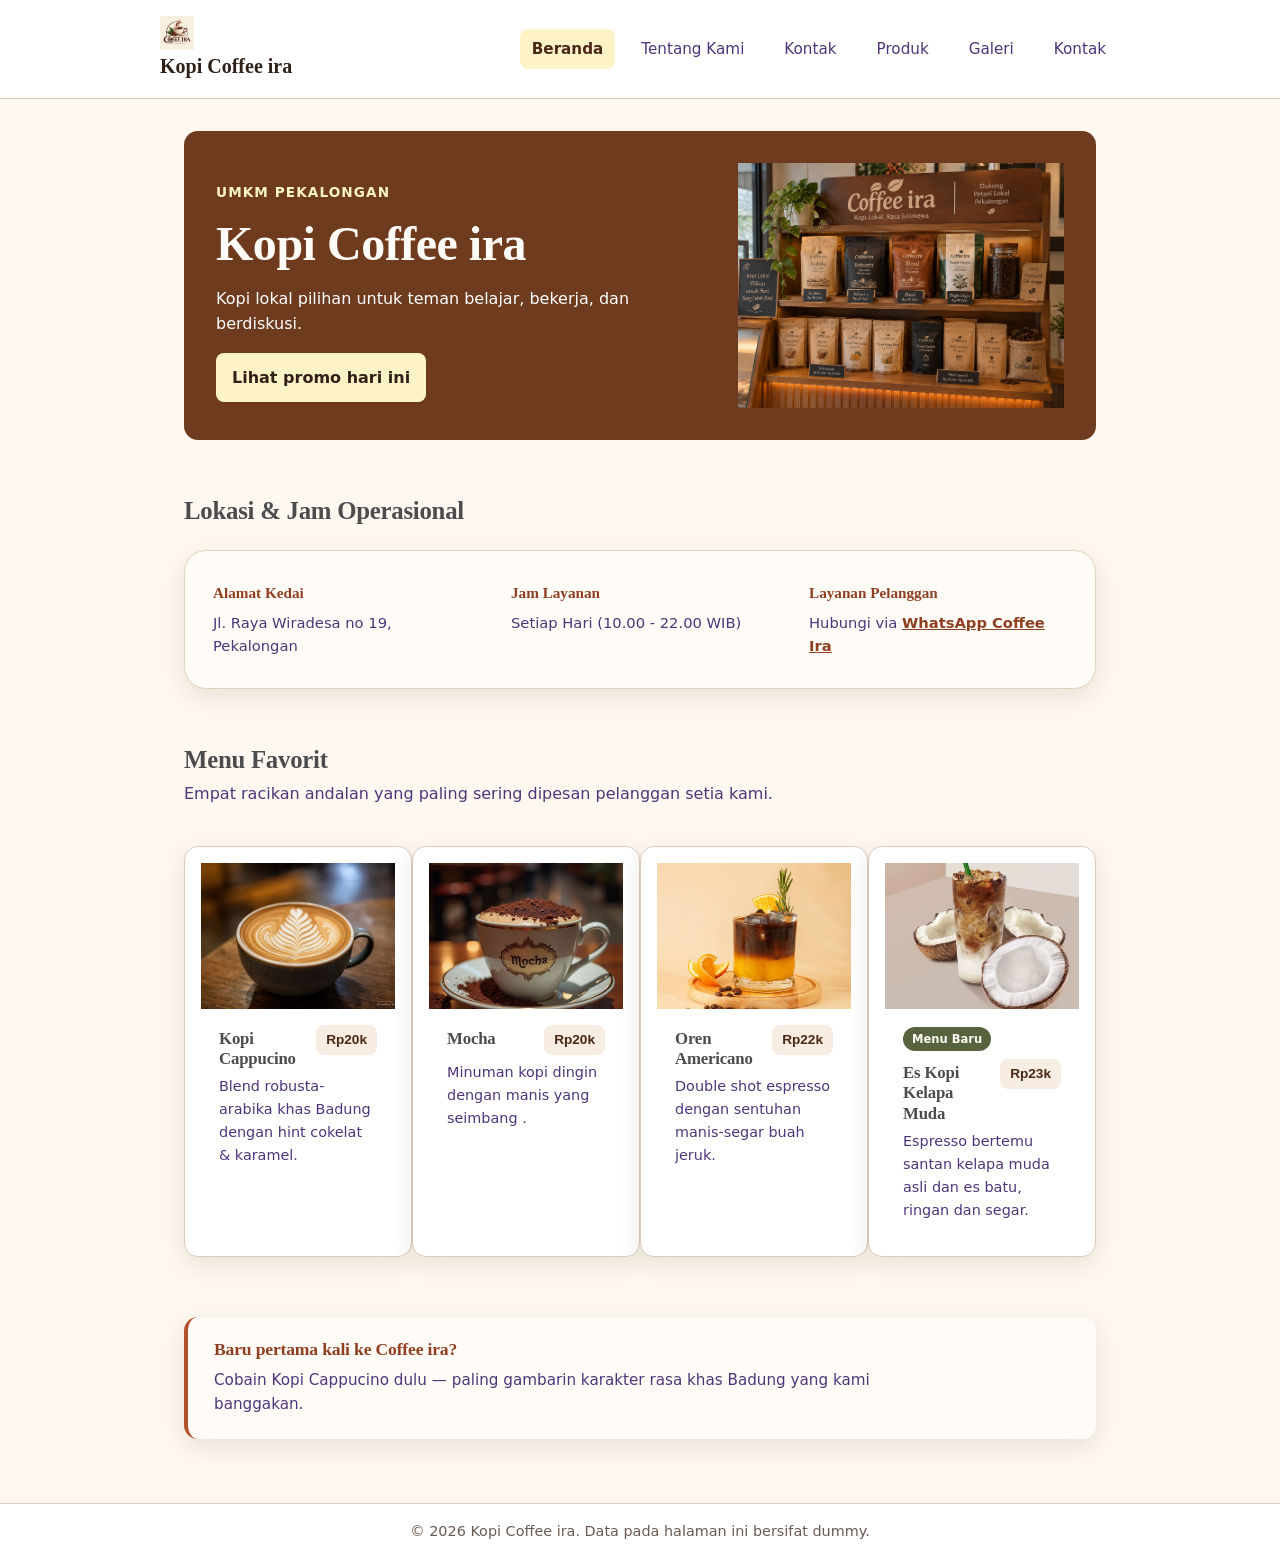
==== commit d4fff692: "index.html tentang.html galeri.html produk.html css/style.css" ====
--- a/index.html
+++ b/index.html
@@ -36,7 +36,8 @@
     <p>Kopi lokal pilihan untuk teman belajar, bekerja, dan berdiskusi.</p>
     <button id="promoButton" type="button">Lihat promo hari ini</button>
   </div>
-  <img class="hero-img" src="assets/images/suasana_Coffee_ira.png" alt="Tampak dalam kedai Coffee Ira" />
+ 
+  <img class="hero-image" src="assets/images/Etalase Kopi Lokal Coffee Ira.png" width="360" height="360" alt="Etalase Kopi Coffee ira berisi kemasan kopi lokal" />
         </section>
 
         <section id="kontak" class="section" aria-labelledby="kontak-title">
--- a/css/style.css
+++ b/css/style.css
@@ -475,7 +475,7 @@
 .values-grid {
     display: grid;
     grid-template-columns: repeat(auto-fit, minmax(230px, 1fr));
-    gap: var(--space-3--);
+    gap: var(--space-3);
 }
 
 .value-item {
@@ -1030,12 +1030,18 @@
 }
 .nav {
   display: flex;
+  flex-direction: column;
   gap: var(--space-3);
-  align-items: center;
-  justify-content: space-between;
-}
+  align-items: flex-start;
+}
+
 .brand { margin-bottom: 0; }
-.nav ul { display: flex; gap: var(--space-2); flex-wrap: wrap; }
+.nav ul {
+  display: flex;
+  flex-direction: column;
+  gap: var(--space-2);
+  flex-wrap: wrap;
+}
 .nav li { margin: 0; }
 
 .product-card { display: flex; flex-direction: column; }
@@ -1056,12 +1062,9 @@
   margin-top: auto;
 }
 
-.hero {
-  display: grid;
-  grid-template-columns: 1.2fr 0.8fr;
-  gap: var(--space-4);
-  align-items: center;
-}
+.hero { grid-template-columns: 1fr; }
+.product-grid,
+.gallery-grid { grid-template-columns: 1fr; };
 .hero-image { width: 100%; border-radius: var(--radius-md); }
 
 .product-grid,
@@ -1070,4 +1073,23 @@
   grid-template-columns: repeat(3, minmax(0, 1fr));
   gap: var(--space-3);
 }
-.gallery-grid { grid-template-columns: repeat(2, minmax(0, 1fr)); }+.gallery-grid { grid-template-columns: repeat(2, minmax(0, 1fr)); }
+
+.table-scroll { max-width: 100%; overflow-x: auto; }
+.table-scroll:focus-visible { outline: 3px solid var(--color-focus); outline-offset: 3px; }
+.table-scroll table { min-width: 40rem; }
+
+@media (min-width: 42rem) {
+  .nav ul { flex-direction: row; }
+  .gallery-grid { grid-template-columns: repeat(2, minmax(0, 1fr)); }
+}
+
+@media (min-width: 48rem) {
+  .hero { grid-template-columns: 1.2fr 0.8fr; }
+  .product-grid { grid-template-columns: repeat(2, minmax(0, 1fr)); }
+}
+
+@media (min-width: 60rem) {
+  .nav { flex-direction: row; align-items: center; justify-content: space-between; }
+  .product-grid { grid-template-columns: repeat(3, minmax(0, 1fr)); }
+}
